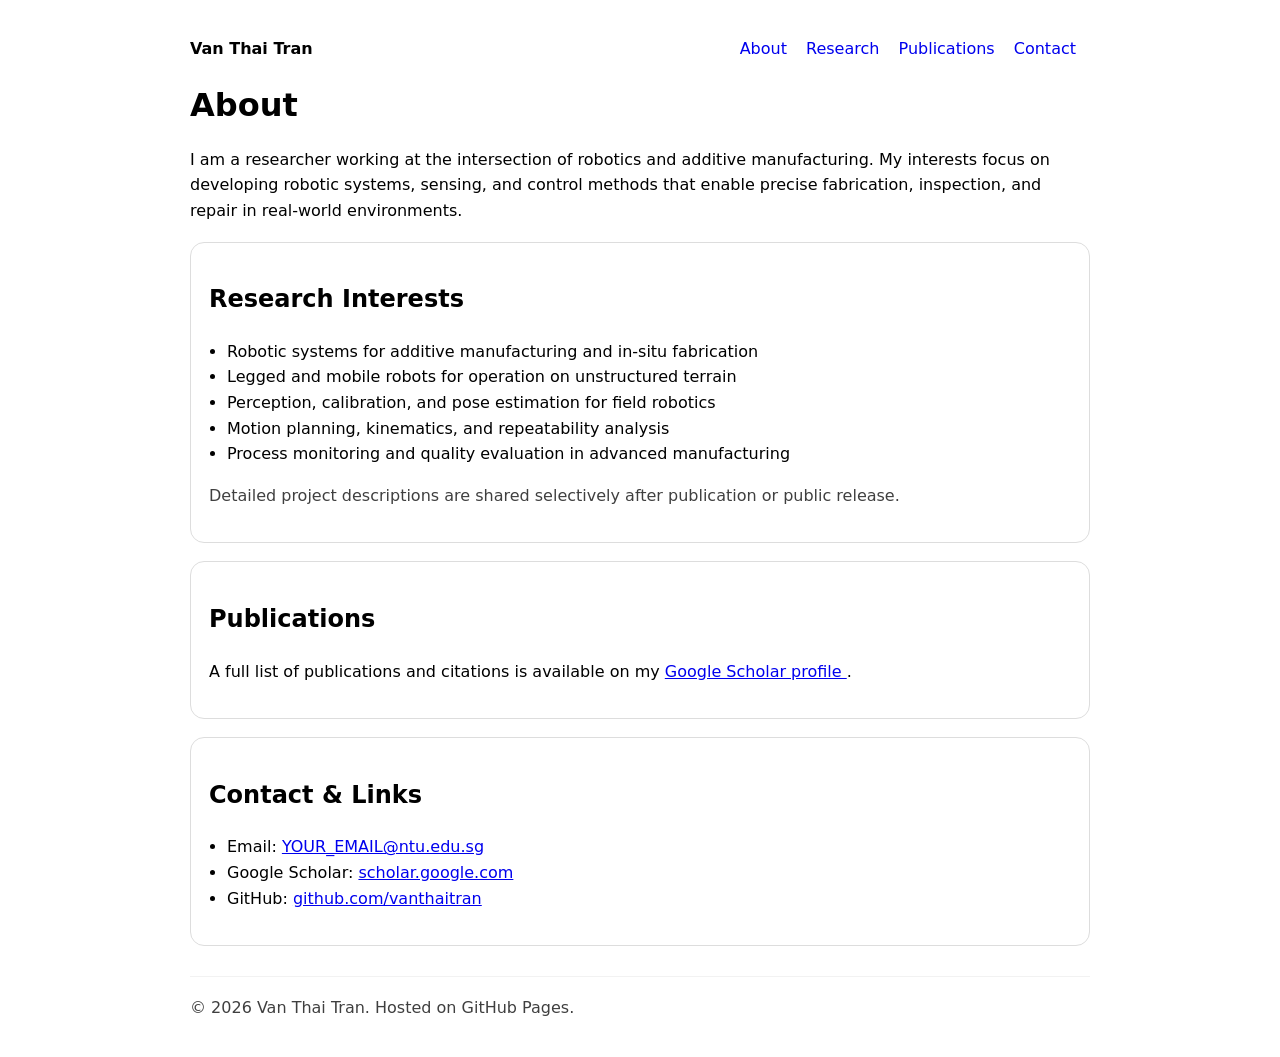
==== index.html @ 1b7d1a56 "Create index.html" ====
<!doctype html>
<html lang="en">
<head>
  <meta charset="utf-8" />
  <meta name="viewport" content="width=device-width, initial-scale=1" />
  <title>Van Thai Tran</title>
  <style>
    body { font-family: system-ui, Arial, sans-serif; margin: 0; line-height: 1.6; }
    .wrap { max-width: 900px; margin: 0 auto; padding: 36px 20px; }
    header { display:flex; justify-content:space-between; align-items:baseline; gap:12px; flex-wrap:wrap; }
    nav a { margin-right: 14px; text-decoration: none; }
    h1 { margin: 18px 0 8px; }
    .muted { opacity: 0.75; }
    .card { border: 1px solid #ddd; border-radius: 14px; padding: 18px; margin-top: 18px; }
    ul { padding-left: 18px; }
    footer { margin-top: 30px; padding-top: 18px; border-top: 1px solid #eee; }
  </style>
</head>
<body>
  <div class="wrap">
    <header>
      <div><strong>Van Thai Tran</strong></div>
      <nav>
        <a href="#about">About</a>
        <a href="#research">Research</a>
        <a href="#publications">Publications</a>
        <a href="#contact">Contact</a>
      </nav>
    </header>

    <h1 id="about">About</h1>
    <p>
      I am a researcher working at the intersection of robotics and additive manufacturing.
      My interests focus on developing robotic systems, sensing, and control methods that enable
      precise fabrication, inspection, and repair in real-world environments.
    </p>

    <div class="card" id="research">
      <h2>Research Interests</h2>
      <ul>
        <li>Robotic systems for additive manufacturing and in-situ fabrication</li>
        <li>Legged and mobile robots for operation on unstructured terrain</li>
        <li>Perception, calibration, and pose estimation for field robotics</li>
        <li>Motion planning, kinematics, and repeatability analysis</li>
        <li>Process monitoring and quality evaluation in advanced manufacturing</li>
      </ul>
      <p class="muted">
        Detailed project descriptions are shared selectively after publication or public release.
      </p>
    </div>

    <div class="card" id="publications">
      <h2>Publications</h2>
      <p>
        A full list of publications and citations is available on my
        <a href="https://scholar.google.com.sg/citations?user=RGOaklgAAAAJ&hl=en&authuser=1" target="_blank">
          Google Scholar profile
        </a>.
      </p>
    </div>

    <div class="card" id="contact">
      <h2>Contact & Links</h2>
      <ul>
        <li>Email: <a href="mailto:YOUR_EMAIL@ntu.edu.sg">YOUR_EMAIL@ntu.edu.sg</a></li>
        <li>Google Scholar: <a href="https://scholar.google.com.sg/citations?user=RGOaklgAAAAJ&hl=en&authuser=1">
          scholar.google.com
        </a></li>
        <li>GitHub: <a href="https://github.com/vanthaitran">github.com/vanthaitran</a></li>
      </ul>
    </div>

    <footer class="muted">
      © <span id="y"></span> Van Thai Tran. Hosted on GitHub Pages.
    </footer>
  </div>
  <script>document.getElementById("y").textContent = new Date().getFullYear();</script>
</body>
</html>
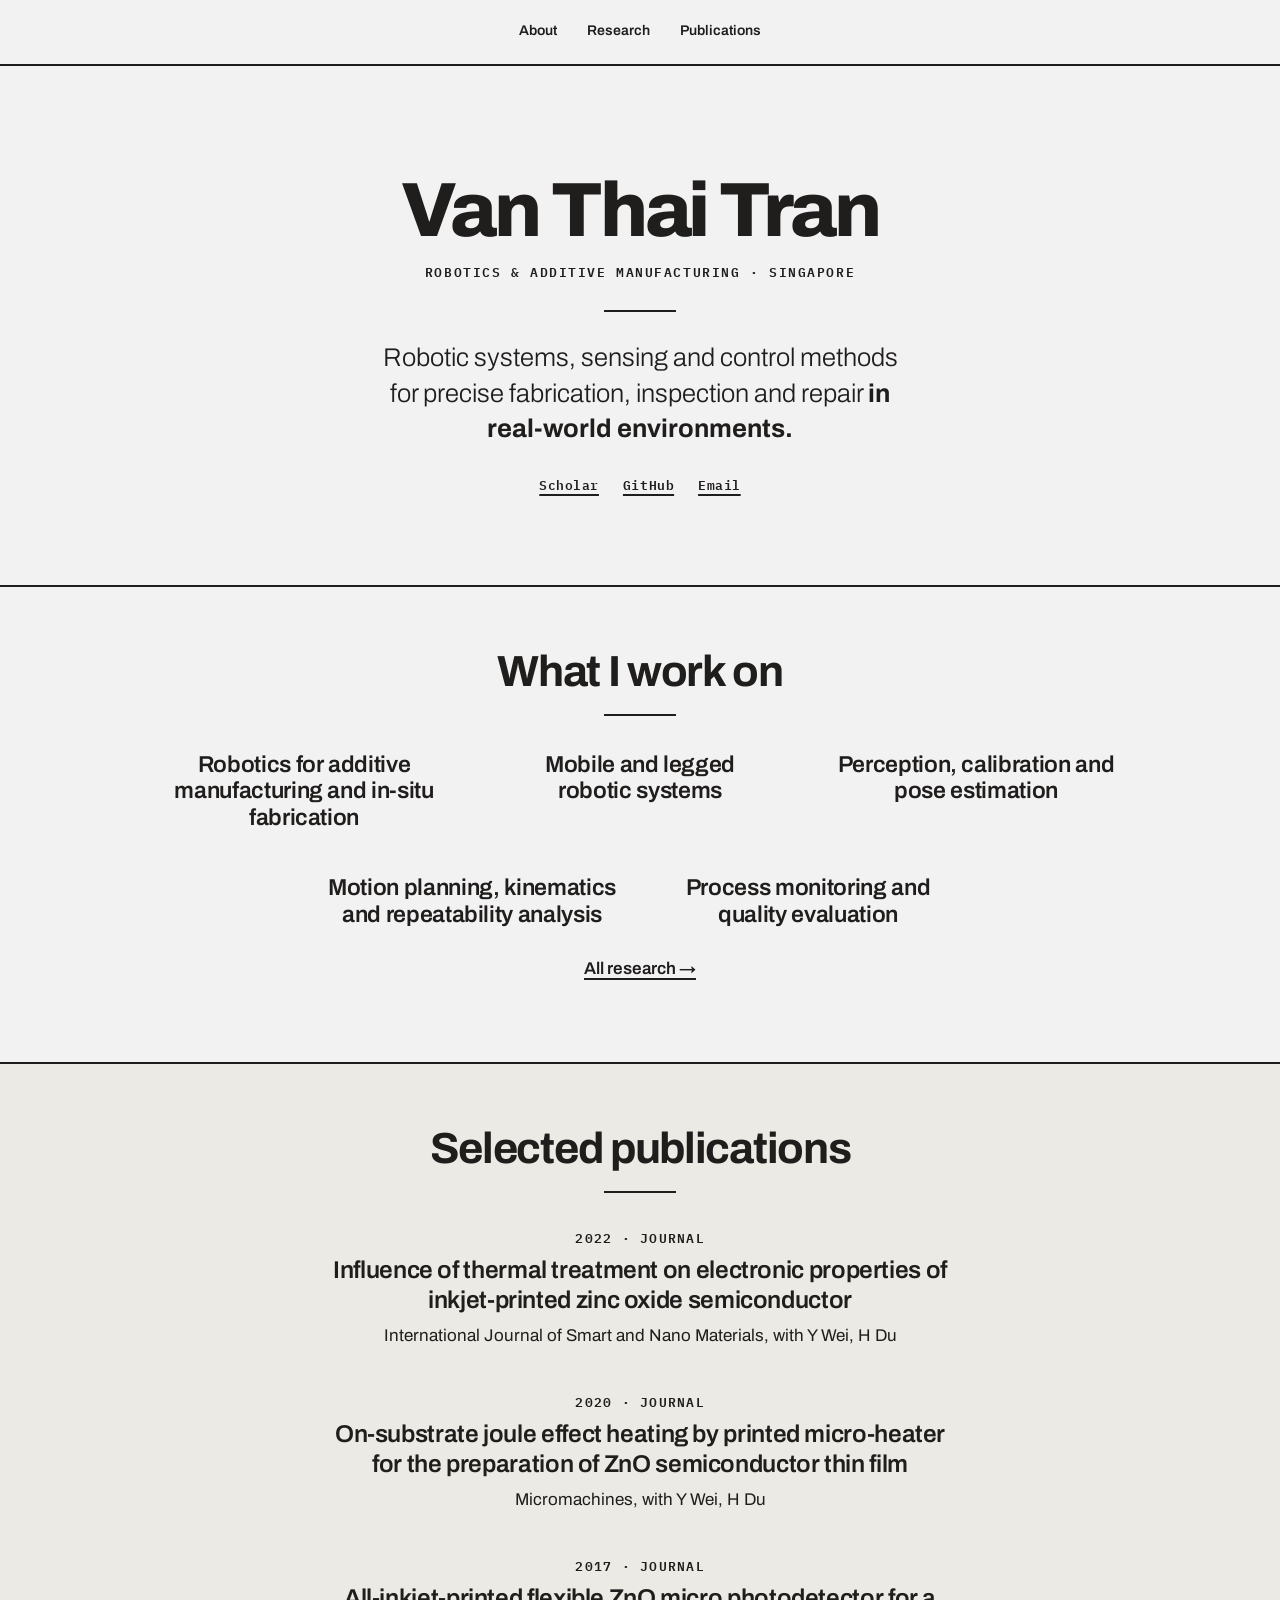
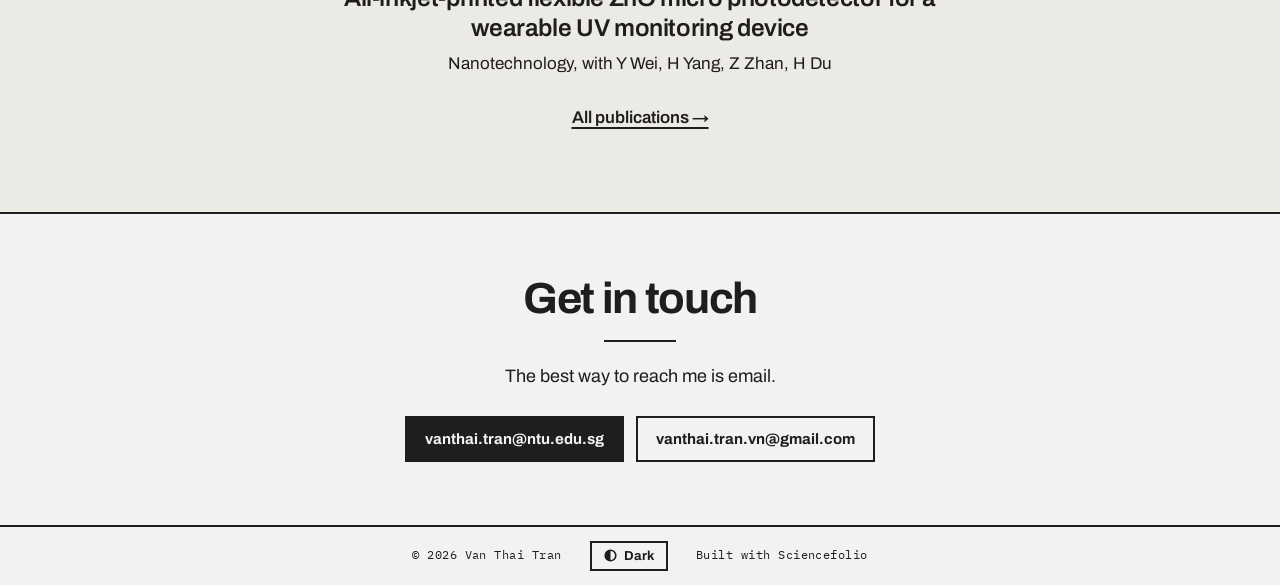
==== commit b96709db: "Switch site from MkDocs to the Sciencefolio template Rebuild the homepage as plain HTML using tuanng" ====
--- a/index.html
+++ b/index.html
@@ -1,79 +1,120 @@
 <!doctype html>
+<!-- Type pack (grotesk or serif) is set once, in js/theme.js. -->
 <html lang="en">
 <head>
-  <meta charset="utf-8" />
-  <meta name="viewport" content="width=device-width, initial-scale=1" />
-  <title>Van Thai Tran</title>
-  <style>
-    body { font-family: system-ui, Arial, sans-serif; margin: 0; line-height: 1.6; }
-    .wrap { max-width: 900px; margin: 0 auto; padding: 36px 20px; }
-    header { display:flex; justify-content:space-between; align-items:baseline; gap:12px; flex-wrap:wrap; }
-    nav a { margin-right: 14px; text-decoration: none; }
-    h1 { margin: 18px 0 8px; }
-    .muted { opacity: 0.75; }
-    .card { border: 1px solid #ddd; border-radius: 14px; padding: 18px; margin-top: 18px; }
-    ul { padding-left: 18px; }
-    footer { margin-top: 30px; padding-top: 18px; border-top: 1px solid #eee; }
-  </style>
+<meta charset="utf-8">
+<meta name="viewport" content="width=device-width, initial-scale=1">
+<title>Van Thai Tran · Robotics &amp; Additive Manufacturing</title>
+<meta name="description" content="Academic homepage of Van Thai Tran — robotics and additive manufacturing, Singapore.">
+<link rel="icon" href="images/favicon.svg" type="image/svg+xml">
+<link rel="preconnect" href="https://fonts.googleapis.com">
+<link rel="preconnect" href="https://fonts.gstatic.com" crossorigin>
+<link rel="stylesheet" href="https://fonts.googleapis.com/css2?family=Archivo:wght@300;400;600;700;800&family=IBM+Plex+Mono:wght@400;600&display=swap">
+<link rel="stylesheet" href="css/tokens.css">
+<link rel="stylesheet" href="css/site.css">
+<script src="js/theme.js"></script>
 </head>
 <body>
-  <div class="wrap">
-    <header>
-      <div><strong>Van Thai Tran</strong></div>
-      <nav>
-        <a href="#about">About</a>
-        <a href="#research">Research</a>
-        <a href="#publications">Publications</a>
-        <a href="#contact">Contact</a>
-      </nav>
-    </header>
 
-    <h1 id="about">About</h1>
-    <p>
-      I am a researcher working at the intersection of robotics and additive manufacturing.
-      My interests focus on developing robotic systems, sensing, and control methods that enable
-      precise fabrication, inspection, and repair in real-world environments.
-    </p>
+<nav class="nav" aria-label="Main">
+  <a href="about.html">About</a>
+  <a href="research.html">Research</a>
+  <a href="work.html">Publications</a>
+</nav>
 
-    <div class="card" id="research">
-      <h2>Research Interests</h2>
-      <ul>
-        <li>Robotic systems for additive manufacturing and in-situ fabrication</li>
-        <li>Legged and mobile robots for operation on unstructured terrain</li>
-        <li>Perception, calibration, and pose estimation for field robotics</li>
-        <li>Motion planning, kinematics, and repeatability analysis</li>
-        <li>Process monitoring and quality evaluation in advanced manufacturing</li>
-      </ul>
-      <p class="muted">
-        Detailed project descriptions are shared selectively after publication or public release.
-      </p>
+<main>
+  <!-- ============ HERO ============ -->
+  <header class="hero">
+    <!-- To add a photo, put it in images/ and add before the <h1>:
+         <figure class="portrait"><img src="images/portrait.jpg" alt="Portrait of Van Thai Tran" width="300" height="300"></figure> -->
+    <h1>Van Thai Tran</h1>
+    <p class="kicker">Robotics &amp; additive manufacturing · Singapore</p>
+    <hr class="short-rule">
+    <p class="statement">Robotic systems, sensing and control methods for precise fabrication, inspection and repair <strong>in real-world environments.</strong></p>
+    <ul class="profile-links">
+      <li><a href="https://scholar.google.com.sg/citations?user=RGOaklgAAAAJ">Scholar</a></li>
+      <li><a href="https://github.com/vanthaitran">GitHub</a></li>
+      <li><a href="mailto:vanthai.tran@ntu.edu.sg">Email</a></li>
+    </ul>
+  </header>
+
+  <!-- ============ WHAT I WORK ON ============ -->
+  <section class="section" aria-labelledby="work-h">
+    <div class="wrap">
+      <div class="section-head">
+        <h2 id="work-h">What I work on</h2>
+        <hr class="short-rule">
+      </div>
+      <div class="cols3">
+        <article class="col">
+          <h3>Robotics for additive manufacturing and in-situ fabrication</h3>
+        </article>
+        <article class="col">
+          <h3>Mobile and legged robotic systems</h3>
+        </article>
+        <article class="col">
+          <h3>Perception, calibration and pose estimation</h3>
+        </article>
+        <article class="col">
+          <h3>Motion planning, kinematics and repeatability analysis</h3>
+        </article>
+        <article class="col">
+          <h3>Process monitoring and quality evaluation</h3>
+        </article>
+      </div>
+      <p class="more"><a href="research.html">All research →</a></p>
     </div>
+  </section>
 
-    <div class="card" id="publications">
-      <h2>Publications</h2>
-      <p>
-        A full list of publications and citations is available on my
-        <a href="https://scholar.google.com.sg/citations?user=RGOaklgAAAAJ&hl=en&authuser=1" target="_blank">
-          Google Scholar profile
-        </a>.
-      </p>
+  <!-- ============ SELECTED PUBLICATIONS ============ -->
+  <section class="section tint" aria-labelledby="sel-h">
+    <div class="wrap">
+      <div class="section-head">
+        <h2 id="sel-h">Selected publications</h2>
+        <hr class="short-rule">
+      </div>
+      <div class="entries">
+        <article class="entry">
+          <p class="when">2022 · Journal</p>
+          <h3><a href="work.html">Influence of thermal treatment on electronic properties of inkjet-printed zinc oxide semiconductor</a></h3>
+          <p>International Journal of Smart and Nano Materials, with Y Wei, H Du</p>
+        </article>
+        <article class="entry">
+          <p class="when">2020 · Journal</p>
+          <h3><a href="work.html">On-substrate joule effect heating by printed micro-heater for the preparation of ZnO semiconductor thin film</a></h3>
+          <p>Micromachines, with Y Wei, H Du</p>
+        </article>
+        <article class="entry">
+          <p class="when">2017 · Journal</p>
+          <h3><a href="projects/zno-uv-photodetector/">All-inkjet-printed flexible ZnO micro photodetector for a wearable UV monitoring device</a></h3>
+          <p>Nanotechnology, with Y Wei, H Yang, Z Zhan, H Du</p>
+        </article>
+      </div>
+      <p class="more"><a href="work.html">All publications →</a></p>
     </div>
+  </section>
 
-    <div class="card" id="contact">
-      <h2>Contact & Links</h2>
-      <ul>
-        <li>Email: <a href="mailto:YOUR_EMAIL@ntu.edu.sg">YOUR_EMAIL@ntu.edu.sg</a></li>
-        <li>Google Scholar: <a href="https://scholar.google.com.sg/citations?user=RGOaklgAAAAJ&hl=en&authuser=1">
-          scholar.google.com
-        </a></li>
-        <li>GitHub: <a href="https://github.com/vanthaitran">github.com/vanthaitran</a></li>
-      </ul>
+  <!-- ============ CONTACT ============ -->
+  <section class="section" id="contact" aria-labelledby="contact-h">
+    <div class="wrap" style="text-align:center">
+      <div class="section-head" style="margin-bottom:20px">
+        <h2 id="contact-h">Get in touch</h2>
+        <hr class="short-rule">
+      </div>
+      <p class="prose">The best way to reach me is email.</p>
+      <div class="btn-row">
+        <a class="btn" href="mailto:vanthai.tran@ntu.edu.sg">vanthai.tran@ntu.edu.sg</a>
+        <a class="btn btn-line" href="mailto:vanthai.tran.vn@gmail.com">vanthai.tran.vn@gmail.com</a>
+      </div>
     </div>
+  </section>
+</main>
 
-    <footer class="muted">
-      © <span id="y"></span> Van Thai Tran. Hosted on GitHub Pages.
-    </footer>
-  </div>
-  <script>document.getElementById("y").textContent = new Date().getFullYear();</script>
+<footer class="foot">
+  <a href="index.html">© 2026 Van Thai Tran</a>
+  <button type="button" class="toggle" data-theme-toggle aria-pressed="false"><svg viewBox="0 0 16 16" width="13" height="13" aria-hidden="true"><circle cx="8" cy="8" r="6.5" fill="none" stroke="currentColor" stroke-width="2"/><path d="M8 1.5a6.5 6.5 0 0 0 0 13z" fill="currentColor"/></svg><span data-theme-label>Dark</span></button>
+  <a href="https://github.com/tuannguyen8390/sciencefolio" rel="noopener">Built with Sciencefolio</a>
+</footer>
+
 </body>
 </html>
--- a/css/tokens.css
+++ b/css/tokens.css
@@ -0,0 +1,75 @@
+/* ==========================================================================
+   SCIENCEFOLIO — tokens.css
+   The only file most people need to edit. Three decisions:
+   1) TYPE PACK   → set PACK in js/theme.js ('grotesk' default, or 'serif')
+   2) ACCENT      → uncomment one line below (or write your own hex)
+   3) COLORS      → paper / ink, if you want a different neutral
+   ========================================================================== */
+
+:root {
+  /* ---- neutrals ------------------------------------------------------- */
+  --paper: #f3f2f2;
+  --ink: #201e1d;
+  --surface: #eceae4;
+
+  /* ---- 2) ACCENT ------------------------------------------------------
+     Ships as plain ink: no color, no shared brand. Pick one (light + dark
+     values; the dark one needs to be lighter so it stays readable).        */
+  --accent-light: #201e1d;
+  --accent-dark: #f3f2f2;
+  /* --accent-light: #2545d3;  --accent-dark: #8aa2ff;   cobalt  */
+  /* --accent-light: #1e6f50;  --accent-dark: #6fd1a8;   forest  */
+  /* --accent-light: #b4552d;  --accent-dark: #f0a07c;   rust    */
+  /* --accent-light: #6d28d9;  --accent-dark: #b99bff;   violet  */
+  --accent: var(--accent-light);
+
+  /* ---- 1) TYPE PACK 01 · GROTESK (default, STEM) ---------------------- */
+  --font-display: 'Archivo', system-ui, sans-serif;
+  --font-body: 'Archivo', system-ui, sans-serif;
+  --font-label: 'IBM Plex Mono', ui-monospace, monospace;
+  --font-statement: var(--font-body);
+  --display-weight: 800;      /* name and page titles */
+  --display-tracking: -0.04em;
+  --display-leading: 0.95;
+  --head-weight: 700;         /* section headings */
+  --head-tracking: -0.03em;
+  --title-weight: 600;        /* entry, column and chapter titles */
+  --title-tracking: -0.015em;
+  --emph-weight: 700;
+  --emph-style: normal;
+  --label-transform: none;
+  --label-tracking: 0.04em;
+
+  /* ---- layout --------------------------------------------------------- */
+  --rule: 2px solid var(--ink);
+  --edge: clamp(20px, 5vw, 56px);
+  --wide: 960px;
+  --measure: 64ch;
+}
+
+/* ---- 1) TYPE PACK 02 · SERIF (social science & humanities) -------------
+   Activate by setting PACK = 'serif' in js/theme.js                       */
+html[data-pack="serif"] {
+  --font-display: 'Fraunces', Georgia, serif;
+  --font-statement: 'Fraunces', Georgia, serif;
+  --font-label: 'Archivo', system-ui, sans-serif;
+  --display-weight: 600;
+  --display-tracking: -0.015em;
+  --display-leading: 1;
+  --head-weight: 600;
+  --head-tracking: -0.015em;
+  --title-weight: 500;
+  --title-tracking: -0.005em;
+  --emph-weight: 600;
+  --emph-style: italic;
+  --label-transform: uppercase;
+  --label-tracking: 0.1em;
+}
+
+/* ---- dark mode (toggle in the footer) ---------------------------------- */
+html[data-theme="dark"] {
+  --paper: #141312;
+  --ink: #f3f2f2;
+  --surface: #1d1b19;
+  --accent: var(--accent-dark);
+}
--- a/css/site.css
+++ b/css/site.css
@@ -0,0 +1,329 @@
+/* ==========================================================================
+   SCIENCEFOLIO — site.css
+   Structure and components. Everything reads from tokens.css — you should
+   rarely need to touch this file.
+   ========================================================================== */
+
+*, *::before, *::after { box-sizing: border-box; }
+html { -webkit-text-size-adjust: 100%; }
+body {
+  margin: 0;
+  min-height: 100vh;
+  display: flex;
+  flex-direction: column;
+  background: var(--paper);
+  color: var(--ink);
+  font-family: var(--font-body);
+  font-size: 17px;
+  line-height: 1.55;
+  text-wrap: pretty;
+}
+main { flex: 1; }
+a { color: var(--ink); text-underline-offset: 4px; text-decoration-thickness: 2px; }
+a:hover { color: var(--accent); }
+:focus-visible { outline: 2px solid var(--accent); outline-offset: 3px; }
+::selection { background: var(--ink); color: var(--paper); }
+img { max-width: 100%; display: block; }
+
+/* ---- nav ---------------------------------------------------------------- */
+.nav {
+  border-bottom: var(--rule);
+  display: flex;
+  justify-content: center;
+  flex-wrap: wrap;
+  gap: 12px 30px;
+  padding: 16px var(--edge);
+  font-size: 14px;
+  font-weight: 600;
+}
+.nav a { text-decoration: none; padding: 4px 0; border-bottom: 2px solid transparent; }
+.nav a:hover, .nav a[aria-current="page"] { border-bottom-color: var(--accent); }
+.nav a.nav-name {
+  flex-basis: 100%;
+  text-align: center;
+  border-bottom: 0;
+  padding: 0;
+  font-family: var(--font-display);
+  font-weight: var(--head-weight);
+  font-size: 17px;
+  letter-spacing: var(--head-tracking);
+}
+.nav a.nav-name:hover { color: var(--accent); }
+
+/* ---- hero --------------------------------------------------------------- */
+.hero {
+  display: flex;
+  flex-direction: column;
+  align-items: center;
+  text-align: center;
+  padding: clamp(48px, 9vh, 96px) var(--edge) clamp(56px, 10vh, 104px);
+}
+.portrait { width: 152px; height: 152px; margin: 0; border: var(--rule); }
+.portrait img { width: 100%; height: 100%; object-fit: cover; filter: grayscale(1) contrast(1.05); }
+.hero h1 {
+  font-family: var(--font-display);
+  font-weight: var(--display-weight);
+  font-size: clamp(40px, 6vw, 84px);
+  line-height: var(--display-leading);
+  letter-spacing: var(--display-tracking);
+  margin: 28px 0 0;
+}
+.kicker {
+  font-family: var(--font-label);
+  font-size: 13px;
+  font-weight: 600;
+  letter-spacing: 0.12em;
+  text-transform: uppercase;
+  margin: 14px 0 0;
+}
+.short-rule { width: 72px; border: 0; border-top: 2px solid var(--accent); margin: 28px auto; }
+.statement {
+  font-family: var(--font-statement);
+  font-weight: 300;
+  font-size: clamp(19px, 2vw, 26px);
+  line-height: 1.4;
+  max-width: 36ch;
+  margin: 0;
+}
+.statement strong { font-weight: var(--emph-weight); font-style: var(--emph-style); color: var(--accent); }
+.profile-links {
+  display: flex;
+  flex-wrap: wrap;
+  justify-content: center;
+  gap: 8px 24px;
+  margin: 28px 0 0;
+  padding: 0;
+  list-style: none;
+  font-family: var(--font-label);
+  font-size: 13px;
+  font-weight: 600;
+  letter-spacing: var(--label-tracking);
+  text-transform: var(--label-transform);
+}
+
+/* ---- page head (inner pages) -------------------------------------------- */
+.page-head { text-align: center; padding: clamp(48px, 8vh, 88px) var(--edge) 12px; }
+.page-head h1 {
+  font-family: var(--font-display);
+  font-weight: var(--display-weight);
+  font-size: clamp(40px, 6vw, 72px);
+  line-height: var(--display-leading);
+  letter-spacing: var(--display-tracking);
+  margin: 0;
+}
+.page-head > .short-rule:last-child { margin-bottom: 4px; }
+.page-head p { max-width: 52ch; margin: 18px auto 0; font-size: 19px; }
+
+/* ---- sections ----------------------------------------------------------- */
+.section { padding: clamp(44px, 7vh, 80px) var(--edge); border-top: var(--rule); }
+.section.flush-top { border-top: 0; padding-top: clamp(28px, 4vh, 44px); }
+.section.tint { background: var(--surface); }
+.wrap { max-width: var(--wide); margin: 0 auto; }
+.section-head { text-align: center; margin-bottom: 36px; }
+.section-head h2 {
+  font-family: var(--font-display);
+  font-weight: var(--head-weight);
+  font-size: clamp(28px, 3.4vw, 44px);
+  line-height: 1;
+  letter-spacing: var(--head-tracking);
+  margin: 0;
+}
+.section-head .short-rule { margin: 20px auto 0; }
+.more { text-align: center; margin-top: 28px; font-weight: 600; }
+.prose { max-width: var(--measure); margin: 0 auto; font-size: 18px; line-height: 1.65; }
+.prose p { margin: 0 0 1.1em; }
+
+/* ---- centered columns (home: what I work on) -------------------------- */
+/* Flex rather than grid so an incomplete last row stays on the center axis. */
+.cols3 {
+  display: flex;
+  flex-wrap: wrap;
+  justify-content: center;
+  gap: 44px 48px;
+  text-align: center;
+}
+.col { display: flex; flex-direction: column; align-items: center; flex: 0 1 calc((100% - 96px) / 3); }
+.col h3 {
+  font-family: var(--font-display);
+  font-weight: var(--title-weight);
+  font-size: clamp(19px, 1.8vw, 23px);
+  line-height: 1.15;
+  letter-spacing: var(--title-tracking);
+  margin: 0;
+}
+.col p { margin: 12px 0 0; max-width: 32ch; font-size: 16px; }
+.col .tags { justify-content: center; margin-top: 16px; }
+
+/* ---- centered entries (selected work, education, experience) ----------- */
+.entries { max-width: var(--measure); margin: 0 auto; }
+.entry { max-width: var(--measure); margin-left: auto; margin-right: auto; text-align: center; }
+.entry:not([hidden]) ~ .entry:not([hidden]) { margin-top: 44px; }
+.entry .when {
+  font-family: var(--font-label);
+  font-size: 12.5px;
+  font-weight: 600;
+  letter-spacing: 0.1em;
+  text-transform: uppercase;
+  margin: 0 0 8px;
+}
+.entry h3 {
+  font-family: var(--font-display);
+  font-weight: var(--title-weight);
+  font-size: clamp(20px, 1.9vw, 25px);
+  line-height: 1.2;
+  letter-spacing: var(--title-tracking);
+  margin: 0;
+}
+.entry h3 a { text-decoration: none; }
+.entry h3 a:hover { text-decoration: underline; text-decoration-thickness: 2px; text-underline-offset: 5px; }
+.entry p:not(.when) { margin: 8px auto 0; max-width: 52ch; }
+
+/* ---- tags --------------------------------------------------------------- */
+/* Plain labels separated by dots. Boxes are reserved for things you can click. */
+.tags { display: flex; flex-wrap: wrap; gap: 4px 0; }
+.tag {
+  font-family: var(--font-label);
+  font-size: 12px;
+  font-weight: 400;
+  letter-spacing: 0.08em;
+  text-transform: uppercase;
+}
+.tag + .tag::before { content: "·"; margin: 0 9px; }
+
+/* ---- research chapters -------------------------------------------------- */
+.chapters { max-width: 720px; margin: 0 auto; }
+.chapter { text-align: center; }
+.chapter + .chapter { margin-top: 96px; }
+.figure { max-width: 520px; margin: 0 auto 30px; border: var(--rule); }
+.figure img { width: 100%; height: auto; aspect-ratio: 16 / 9; object-fit: cover; filter: grayscale(1) contrast(1.05); }
+.figure.wide { max-width: 720px; }
+/* Data plots whose legends depend on color keep it; photos stay black and white. */
+.figure.keep-color img { filter: none; }
+.figure figcaption {
+  border-top: var(--rule);
+  padding: 10px 14px;
+  font-family: var(--font-label);
+  font-size: 12.5px;
+  font-weight: 600;
+  letter-spacing: var(--label-tracking);
+  text-transform: var(--label-transform);
+  text-align: left;
+}
+.chapter .when {
+  font-family: var(--font-label);
+  font-size: 12.5px;
+  font-weight: 600;
+  letter-spacing: 0.1em;
+  text-transform: uppercase;
+  margin: 0 0 10px;
+}
+.chapter h2 {
+  font-family: var(--font-display);
+  font-weight: var(--head-weight);
+  font-size: clamp(26px, 3vw, 38px);
+  line-height: 1.1;
+  letter-spacing: var(--head-tracking);
+  margin: 0;
+}
+.chapter p:not(.when) { max-width: 58ch; margin: 16px auto 0; font-size: 18px; line-height: 1.6; }
+.chapter .tags { margin-top: 18px; }
+
+/* ---- buttons ------------------------------------------------------------ */
+.btn {
+  display: inline-block;
+  font-family: var(--font-body);
+  font-weight: 700;
+  font-size: 15px;
+  line-height: 1.2;
+  padding: 12px 18px;
+  border: 2px solid var(--ink);
+  background: var(--ink);
+  color: var(--paper);
+  text-decoration: none;
+  cursor: pointer;
+}
+.btn:hover { background: var(--accent); border-color: var(--accent); color: var(--paper); }
+.btn-line { background: transparent; color: var(--ink); }
+.btn-line:hover { background: var(--ink); border-color: var(--ink); color: var(--paper); }
+.btn-row { display: flex; flex-wrap: wrap; justify-content: center; gap: 12px; margin-top: 24px; }
+
+/* ---- work page ---------------------------------------------------------- */
+.filters { display: flex; flex-wrap: wrap; justify-content: center; gap: 8px; margin-bottom: 56px; }
+.filter {
+  font-family: var(--font-label);
+  font-size: 12.5px;
+  font-weight: 600;
+  letter-spacing: 0.06em;
+  text-transform: uppercase;
+  background: transparent;
+  color: var(--ink);
+  border: 2px solid var(--ink);
+  padding: 7px 14px;
+  cursor: pointer;
+}
+.filter:hover { border-color: var(--accent); color: var(--accent); }
+.filter[aria-pressed="true"] { background: var(--ink); color: var(--paper); }
+.year-group { margin-bottom: 64px; }
+.year-group:last-child { margin-bottom: 0; }
+.year {
+  font-family: var(--font-display);
+  font-weight: 300;
+  font-size: clamp(52px, 8vw, 104px);
+  line-height: 1;
+  letter-spacing: var(--display-tracking);
+  text-align: center;
+  margin: 0 0 36px;
+}
+.entry .authors strong { font-weight: 700; }
+.entry .tags, .chapter .tags { justify-content: center; margin-top: 14px; }
+.links { display: flex; flex-wrap: wrap; justify-content: center; gap: 10px; margin-top: 16px; }
+.links a {
+  font-family: var(--font-label);
+  font-size: 12px;
+  font-weight: 600;
+  letter-spacing: 0.08em;
+  text-transform: uppercase;
+  text-decoration: none;
+  border: 2px solid var(--ink);
+  padding: 5px 11px;
+}
+.links a:hover { background: var(--ink); color: var(--paper); }
+
+/* ---- footer ------------------------------------------------------------- */
+.foot {
+  border-top: var(--rule);
+  display: flex;
+  justify-content: center;
+  align-items: center;
+  flex-wrap: wrap;
+  gap: 12px 28px;
+  padding: 14px var(--edge);
+  font-family: var(--font-label);
+  font-size: 12px;
+  letter-spacing: var(--label-tracking);
+  text-transform: var(--label-transform);
+}
+.foot a { text-decoration: none; }
+.foot a:hover { text-decoration: underline; }
+.toggle {
+  font-family: var(--font-body);
+  font-size: 13px;
+  font-weight: 700;
+  letter-spacing: 0;
+  text-transform: none;
+  background: transparent;
+  color: var(--ink);
+  border: 2px solid var(--ink);
+  padding: 6px 12px;
+  cursor: pointer;
+  display: inline-flex;
+  align-items: center;
+  gap: 7px;
+}
+.toggle:hover { border-color: var(--accent); color: var(--accent); }
+
+/* ---- small screens ------------------------------------------------------ */
+@media (max-width: 720px) {
+  .col { flex-basis: 100%; }
+  body { font-size: 16px; }
+}
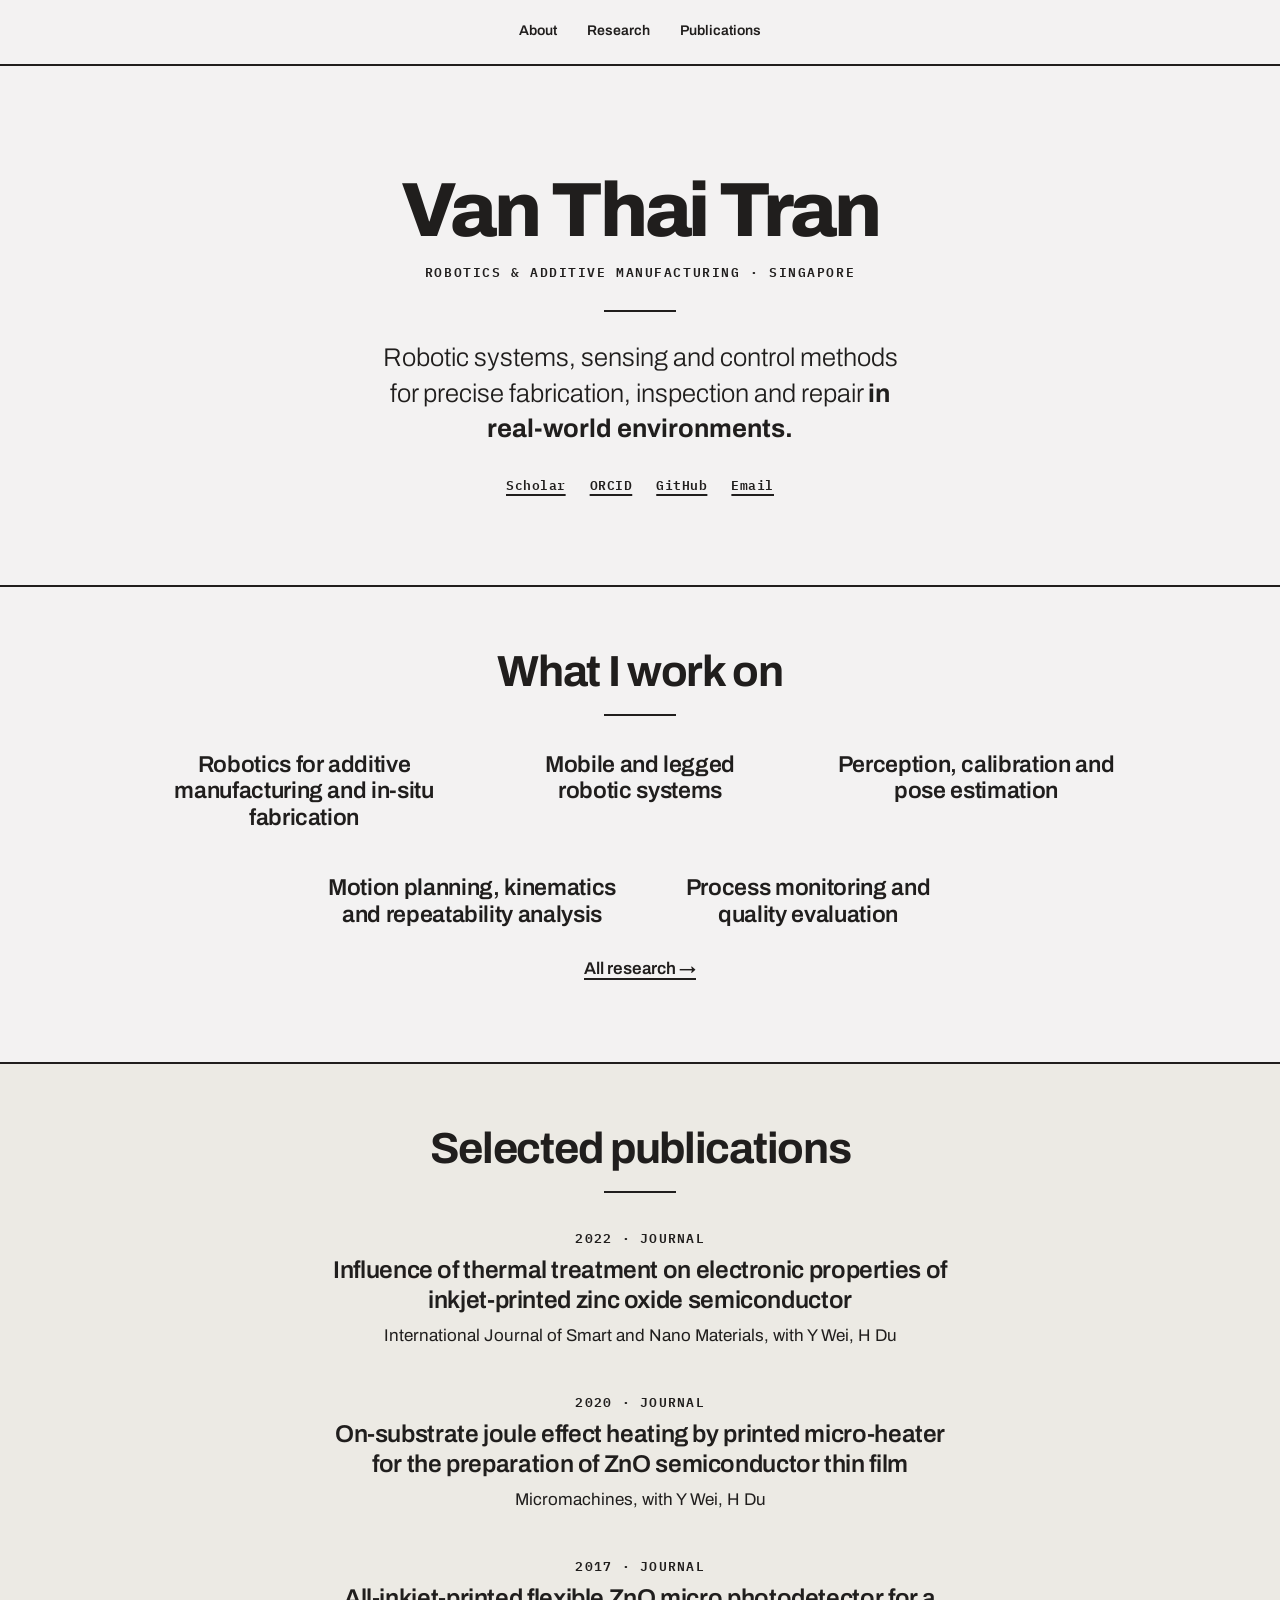
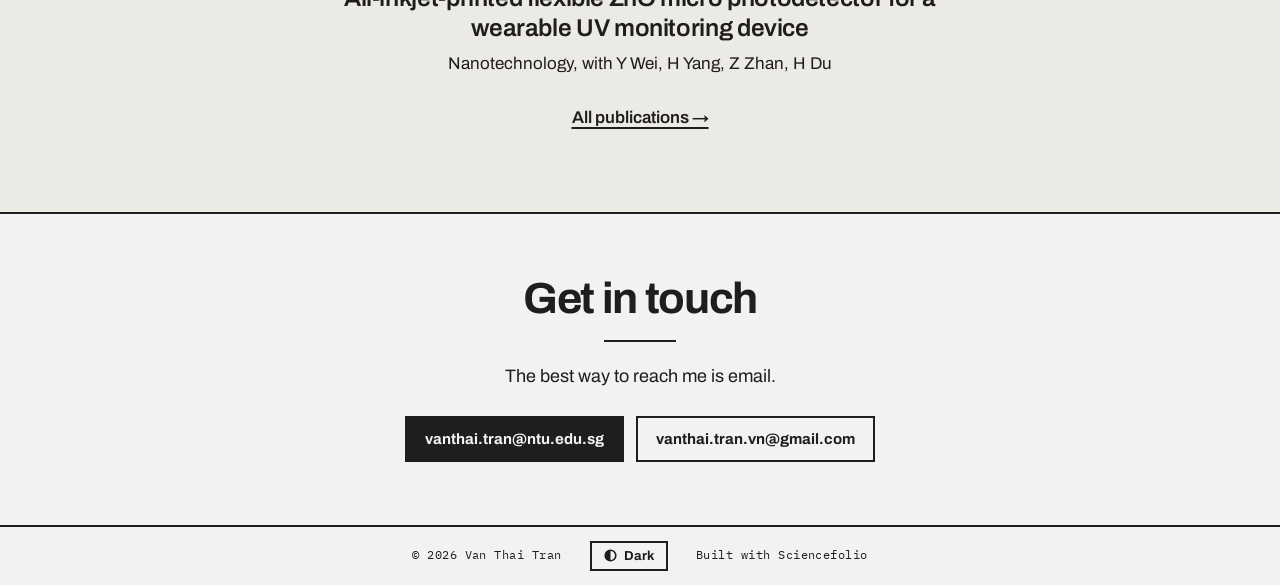
==== commit 249195a5: "Add ORCID link Co-Authored-By: Claude Opus 5.5 (1M context) <noreply@anthropic.com>" ====
--- a/index.html
+++ b/index.html
@@ -33,6 +33,7 @@
     <p class="statement">Robotic systems, sensing and control methods for precise fabrication, inspection and repair <strong>in real-world environments.</strong></p>
     <ul class="profile-links">
       <li><a href="https://scholar.google.com.sg/citations?user=RGOaklgAAAAJ">Scholar</a></li>
+      <li><a href="https://orcid.org/0000-0002-4799-8934">ORCID</a></li>
       <li><a href="https://github.com/vanthaitran">GitHub</a></li>
       <li><a href="mailto:vanthai.tran@ntu.edu.sg">Email</a></li>
     </ul>
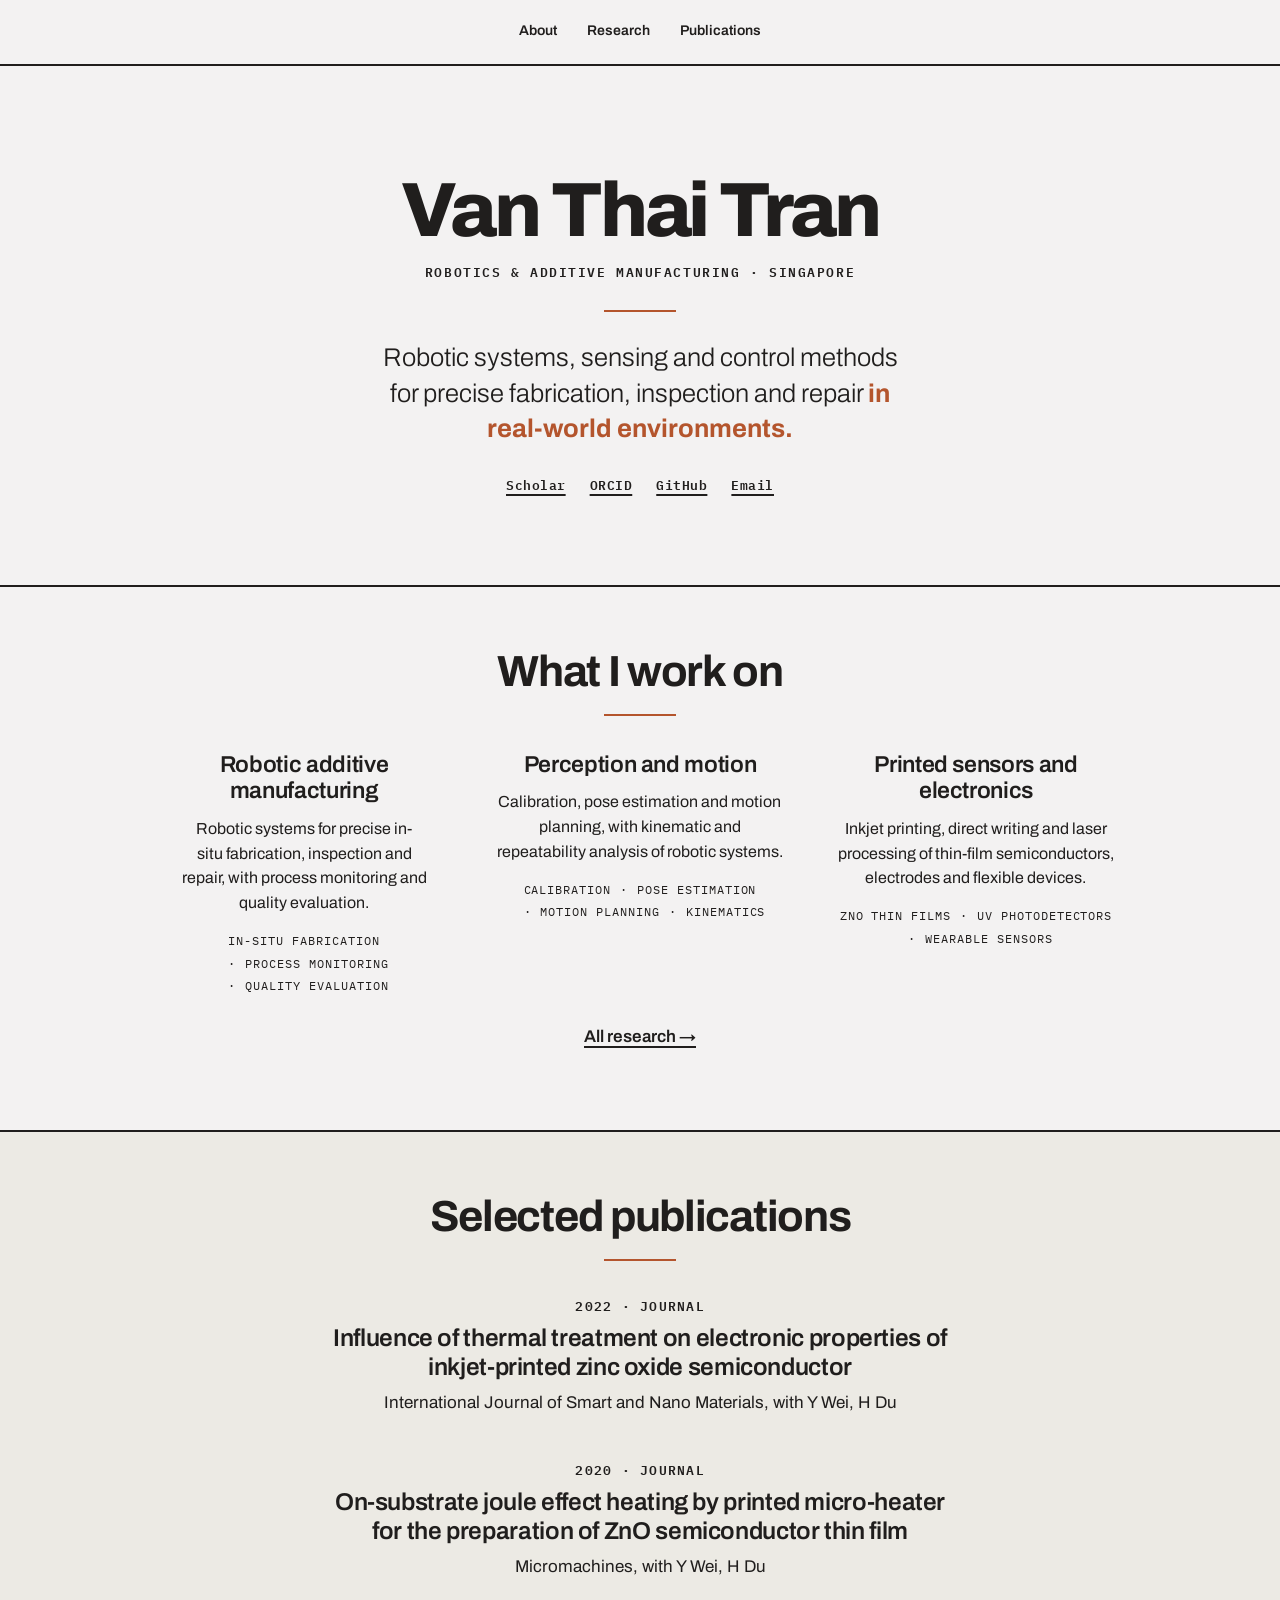
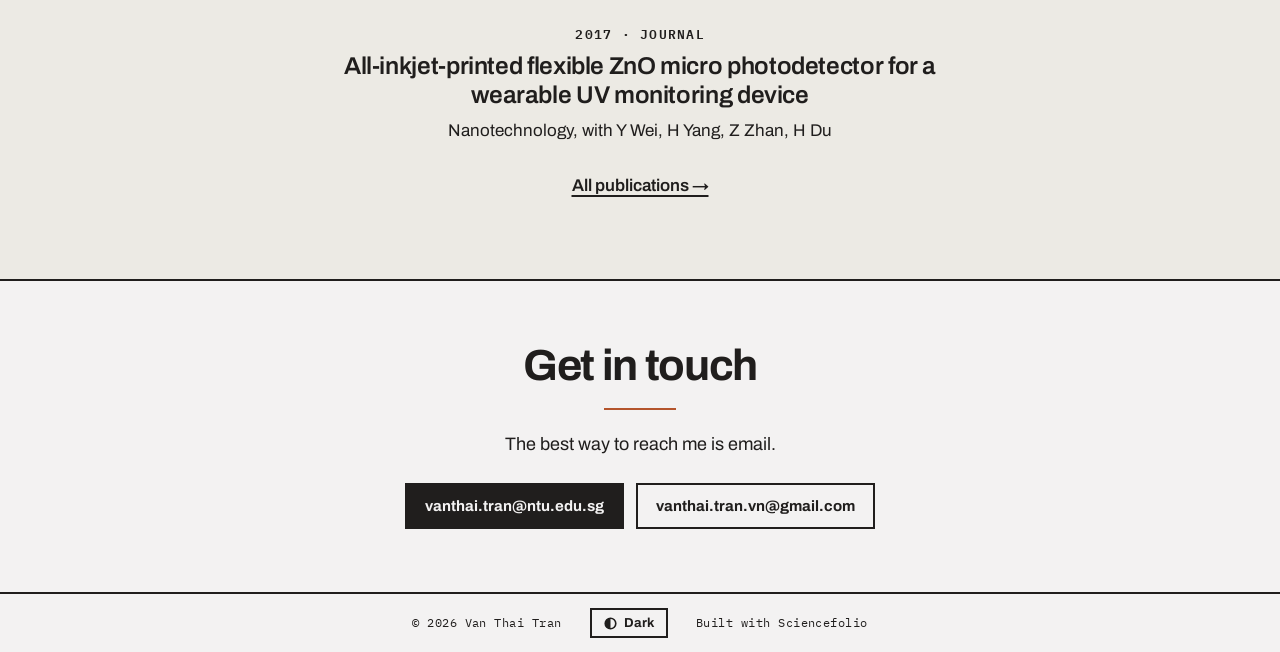
==== commit 2163a0df: "Reorganize research topics into three areas, add rust accent Co-Authored-By: Claude Opus 5.5 (1M con" ====
--- a/index.html
+++ b/index.html
@@ -48,19 +48,19 @@
       </div>
       <div class="cols3">
         <article class="col">
-          <h3>Robotics for additive manufacturing and in-situ fabrication</h3>
+          <h3>Robotic additive manufacturing</h3>
+          <p>Robotic systems for precise in-situ fabrication, inspection and repair, with process monitoring and quality evaluation.</p>
+          <div class="tags"><span class="tag">In-situ fabrication</span><span class="tag">Process monitoring</span><span class="tag">Quality evaluation</span></div>
         </article>
         <article class="col">
-          <h3>Mobile and legged robotic systems</h3>
+          <h3>Perception and motion</h3>
+          <p>Calibration, pose estimation and motion planning, with kinematic and repeatability analysis of robotic systems.</p>
+          <div class="tags"><span class="tag">Calibration</span><span class="tag">Pose estimation</span><span class="tag">Motion planning</span><span class="tag">Kinematics</span></div>
         </article>
         <article class="col">
-          <h3>Perception, calibration and pose estimation</h3>
-        </article>
-        <article class="col">
-          <h3>Motion planning, kinematics and repeatability analysis</h3>
-        </article>
-        <article class="col">
-          <h3>Process monitoring and quality evaluation</h3>
+          <h3>Printed sensors and electronics</h3>
+          <p>Inkjet printing, direct writing and laser processing of thin-film semiconductors, electrodes and flexible devices.</p>
+          <div class="tags"><span class="tag">ZnO thin films</span><span class="tag">UV photodetectors</span><span class="tag">Wearable sensors</span></div>
         </article>
       </div>
       <p class="more"><a href="research.html">All research →</a></p>
--- a/css/tokens.css
+++ b/css/tokens.css
@@ -15,11 +15,10 @@
   /* ---- 2) ACCENT ------------------------------------------------------
      Ships as plain ink: no color, no shared brand. Pick one (light + dark
      values; the dark one needs to be lighter so it stays readable).        */
-  --accent-light: #201e1d;
-  --accent-dark: #f3f2f2;
+  /* --accent-light: #201e1d;  --accent-dark: #f3f2f2;   ink (none) */
   /* --accent-light: #2545d3;  --accent-dark: #8aa2ff;   cobalt  */
   /* --accent-light: #1e6f50;  --accent-dark: #6fd1a8;   forest  */
-  /* --accent-light: #b4552d;  --accent-dark: #f0a07c;   rust    */
+  --accent-light: #b4552d;  --accent-dark: #f0a07c;   /* rust */
   /* --accent-light: #6d28d9;  --accent-dark: #b99bff;   violet  */
   --accent: var(--accent-light);
 
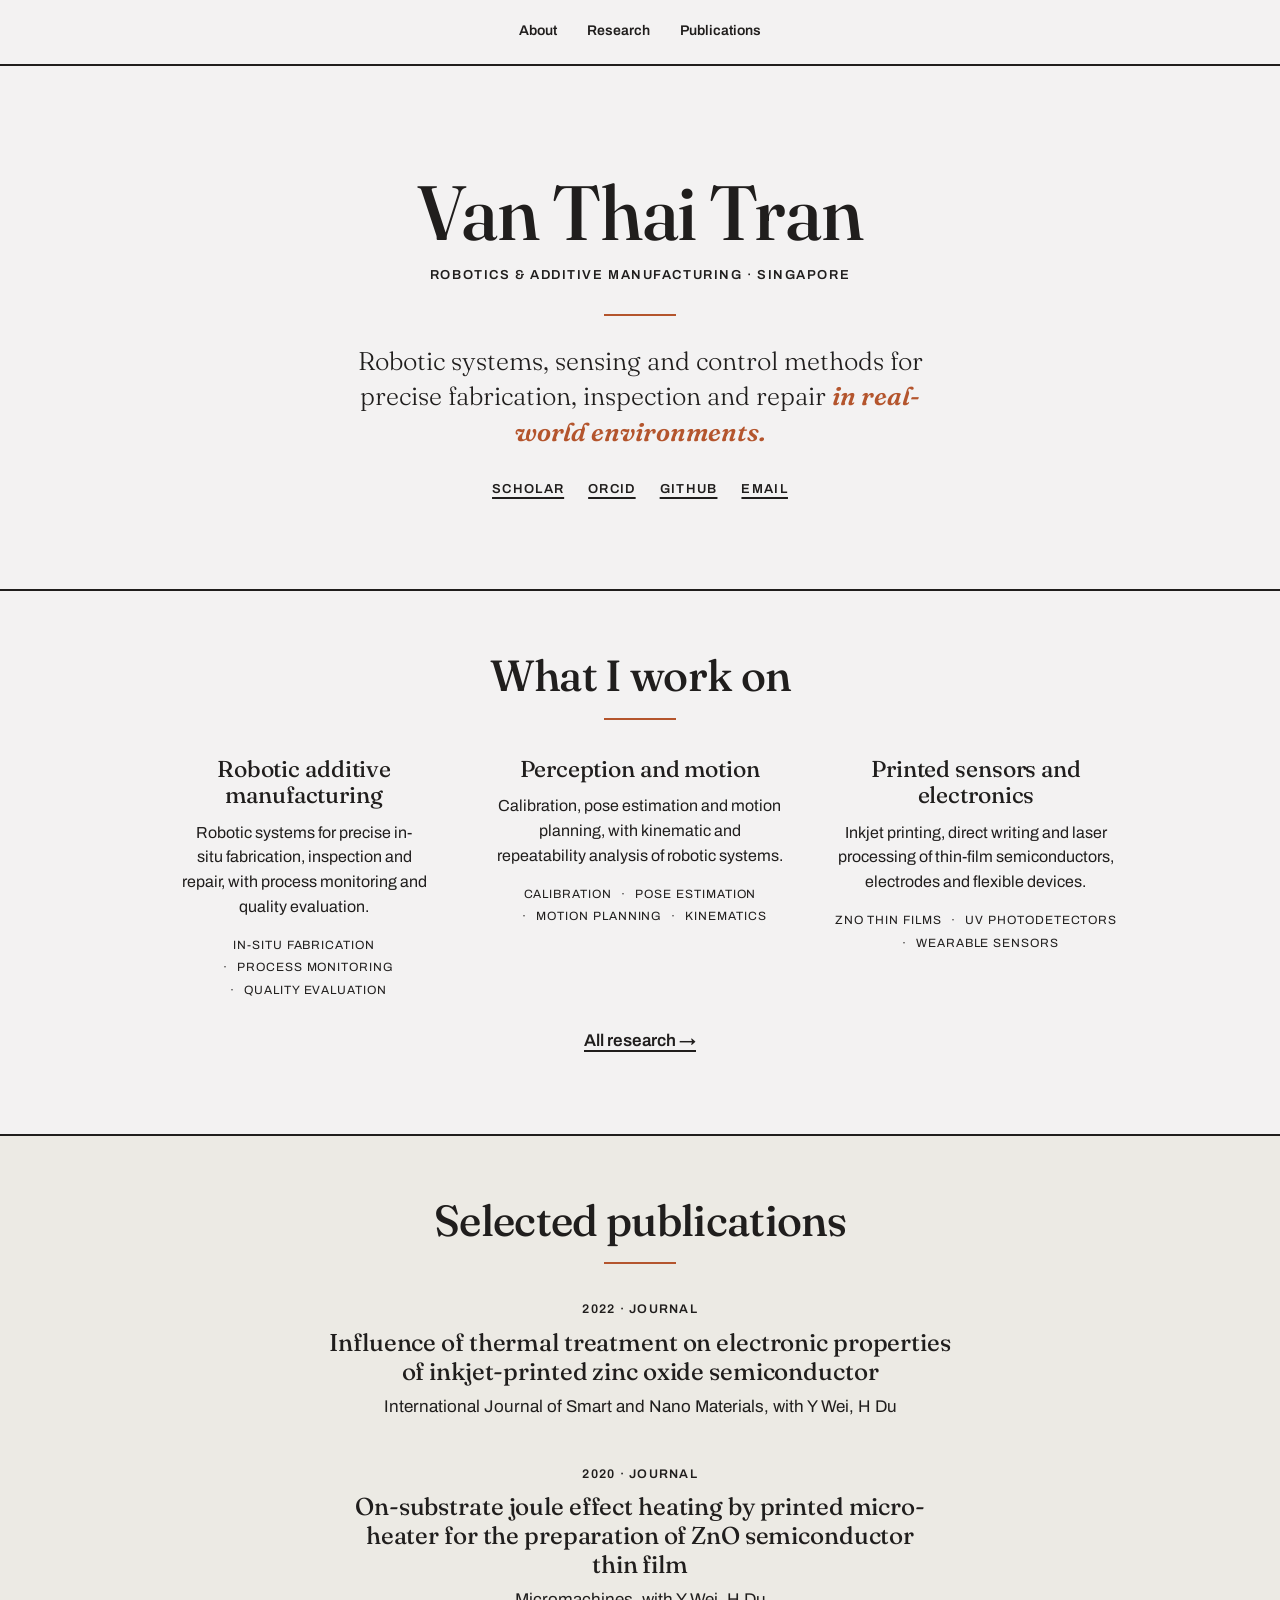
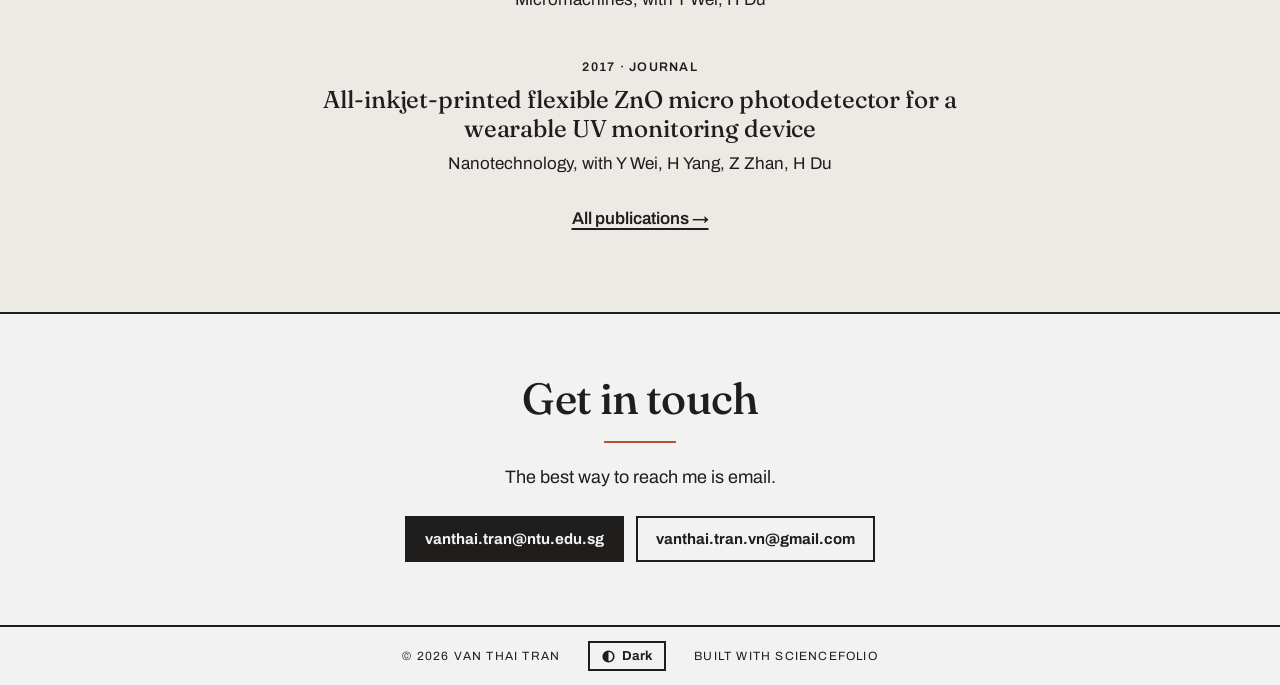
==== commit 96019657: "Switch to serif type pack, lighten headings, compact publication list Co-Authored-By: Claude Opus 5." ====
--- a/index.html
+++ b/index.html
@@ -9,7 +9,7 @@
 <link rel="icon" href="images/favicon.svg" type="image/svg+xml">
 <link rel="preconnect" href="https://fonts.googleapis.com">
 <link rel="preconnect" href="https://fonts.gstatic.com" crossorigin>
-<link rel="stylesheet" href="https://fonts.googleapis.com/css2?family=Archivo:wght@300;400;600;700;800&family=IBM+Plex+Mono:wght@400;600&display=swap">
+<link rel="stylesheet" href="https://fonts.googleapis.com/css2?family=Archivo:wght@300;400;600;700&family=Fraunces:ital,opsz,wght@0,9..144,300..700;1,9..144,300..700&display=swap">
 <link rel="stylesheet" href="css/tokens.css">
 <link rel="stylesheet" href="css/site.css">
 <script src="js/theme.js"></script>
--- a/css/tokens.css
+++ b/css/tokens.css
@@ -52,12 +52,12 @@
   --font-display: 'Fraunces', Georgia, serif;
   --font-statement: 'Fraunces', Georgia, serif;
   --font-label: 'Archivo', system-ui, sans-serif;
-  --display-weight: 600;
+  --display-weight: 500;
   --display-tracking: -0.015em;
   --display-leading: 1;
-  --head-weight: 600;
+  --head-weight: 500;
   --head-tracking: -0.015em;
-  --title-weight: 500;
+  --title-weight: 450;
   --title-tracking: -0.005em;
   --emph-weight: 600;
   --emph-style: italic;
--- a/css/site.css
+++ b/css/site.css
@@ -248,7 +248,7 @@
 .btn-row { display: flex; flex-wrap: wrap; justify-content: center; gap: 12px; margin-top: 24px; }
 
 /* ---- work page ---------------------------------------------------------- */
-.filters { display: flex; flex-wrap: wrap; justify-content: center; gap: 8px; margin-bottom: 56px; }
+.filters { display: flex; flex-wrap: wrap; justify-content: center; gap: 8px; margin-bottom: 44px; }
 .filter {
   font-family: var(--font-label);
   font-size: 12.5px;
@@ -263,17 +263,22 @@
 }
 .filter:hover { border-color: var(--accent); color: var(--accent); }
 .filter[aria-pressed="true"] { background: var(--ink); color: var(--paper); }
-.year-group { margin-bottom: 64px; }
+.year-group { margin-bottom: 52px; }
 .year-group:last-child { margin-bottom: 0; }
 .year {
   font-family: var(--font-display);
   font-weight: 300;
-  font-size: clamp(52px, 8vw, 104px);
+  font-size: clamp(34px, 4.4vw, 48px);
   line-height: 1;
   letter-spacing: var(--display-tracking);
   text-align: center;
-  margin: 0 0 36px;
-}
+  margin: 0 0 24px;
+}
+/* Long publication lists: tighter entries so the page scans quickly. */
+.year-group .entry:not([hidden]) ~ .entry:not([hidden]) { margin-top: 26px; }
+.year-group .entry .when { margin-bottom: 4px; }
+.year-group .entry h3 { font-size: clamp(18px, 1.6vw, 20px); }
+.year-group .entry p:not(.when) { margin-top: 4px; font-size: 15.5px; }
 .entry .authors strong { font-weight: 700; }
 .entry .tags, .chapter .tags { justify-content: center; margin-top: 14px; }
 .links { display: flex; flex-wrap: wrap; justify-content: center; gap: 10px; margin-top: 16px; }
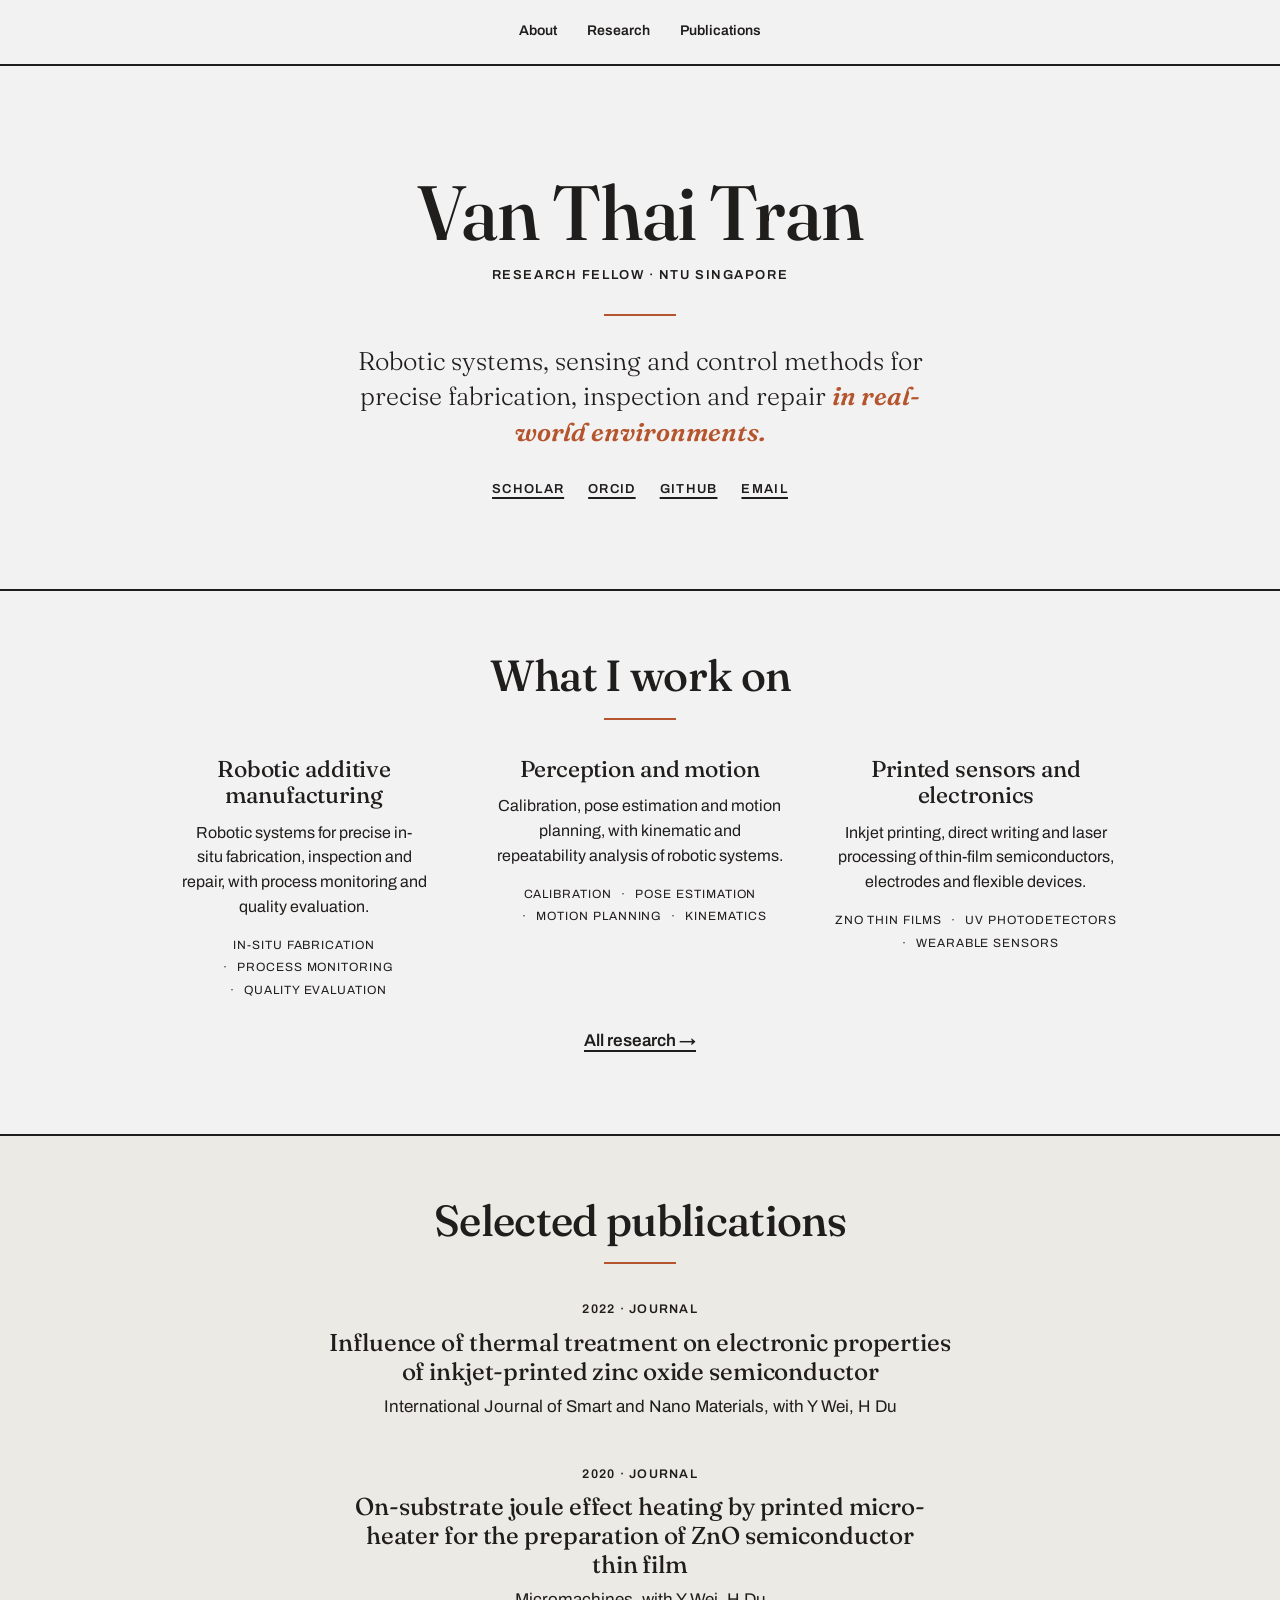
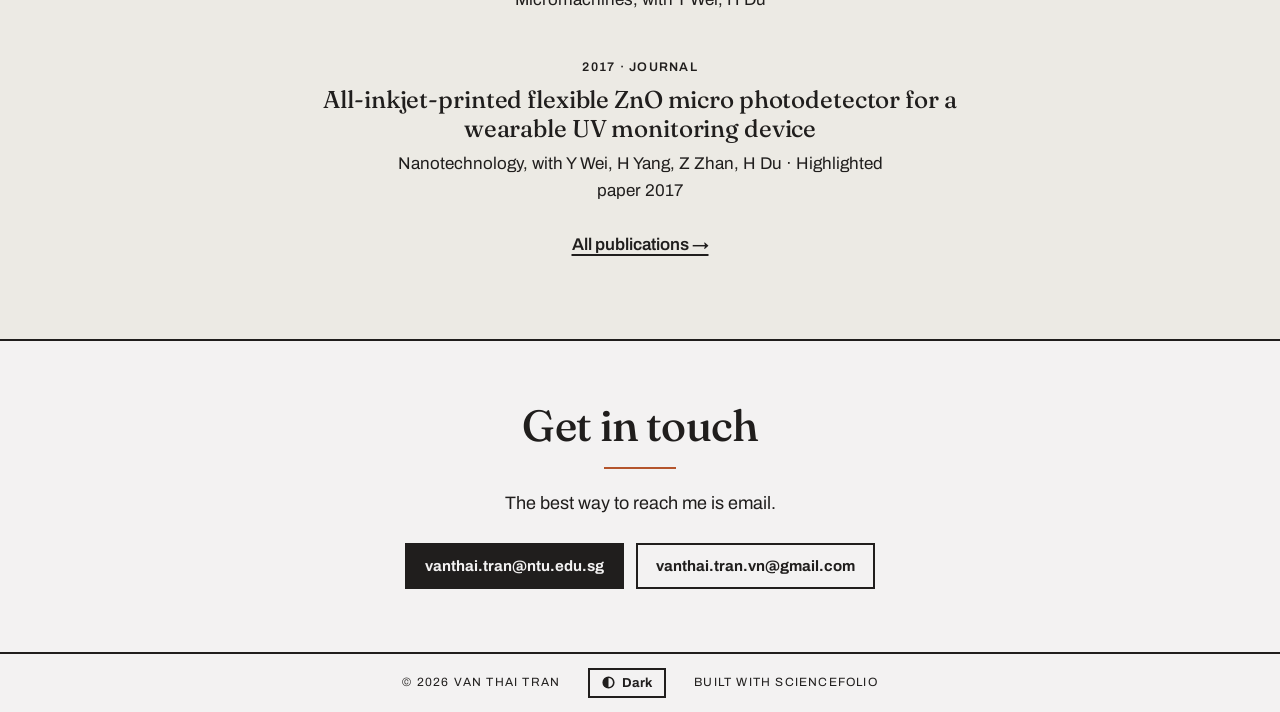
==== commit 522ccefd: "Add experience, bachelor's degree, highlighted paper, patent pending Co-Authored-By: Claude Opus 5.5" ====
--- a/index.html
+++ b/index.html
@@ -5,7 +5,7 @@
 <meta charset="utf-8">
 <meta name="viewport" content="width=device-width, initial-scale=1">
 <title>Van Thai Tran · Robotics &amp; Additive Manufacturing</title>
-<meta name="description" content="Academic homepage of Van Thai Tran — robotics and additive manufacturing, Singapore.">
+<meta name="description" content="Academic homepage of Van Thai Tran — Research Fellow in robotics and additive manufacturing at Nanyang Technological University, Singapore.">
 <link rel="icon" href="images/favicon.svg" type="image/svg+xml">
 <link rel="preconnect" href="https://fonts.googleapis.com">
 <link rel="preconnect" href="https://fonts.gstatic.com" crossorigin>
@@ -28,7 +28,7 @@
     <!-- To add a photo, put it in images/ and add before the <h1>:
          <figure class="portrait"><img src="images/portrait.jpg" alt="Portrait of Van Thai Tran" width="300" height="300"></figure> -->
     <h1>Van Thai Tran</h1>
-    <p class="kicker">Robotics &amp; additive manufacturing · Singapore</p>
+    <p class="kicker">Research Fellow · NTU Singapore</p>
     <hr class="short-rule">
     <p class="statement">Robotic systems, sensing and control methods for precise fabrication, inspection and repair <strong>in real-world environments.</strong></p>
     <ul class="profile-links">
@@ -88,7 +88,7 @@
         <article class="entry">
           <p class="when">2017 · Journal</p>
           <h3><a href="projects/zno-uv-photodetector/">All-inkjet-printed flexible ZnO micro photodetector for a wearable UV monitoring device</a></h3>
-          <p>Nanotechnology, with Y Wei, H Yang, Z Zhan, H Du</p>
+          <p>Nanotechnology, with Y Wei, H Yang, Z Zhan, H Du · Highlighted paper 2017</p>
         </article>
       </div>
       <p class="more"><a href="work.html">All publications →</a></p>
